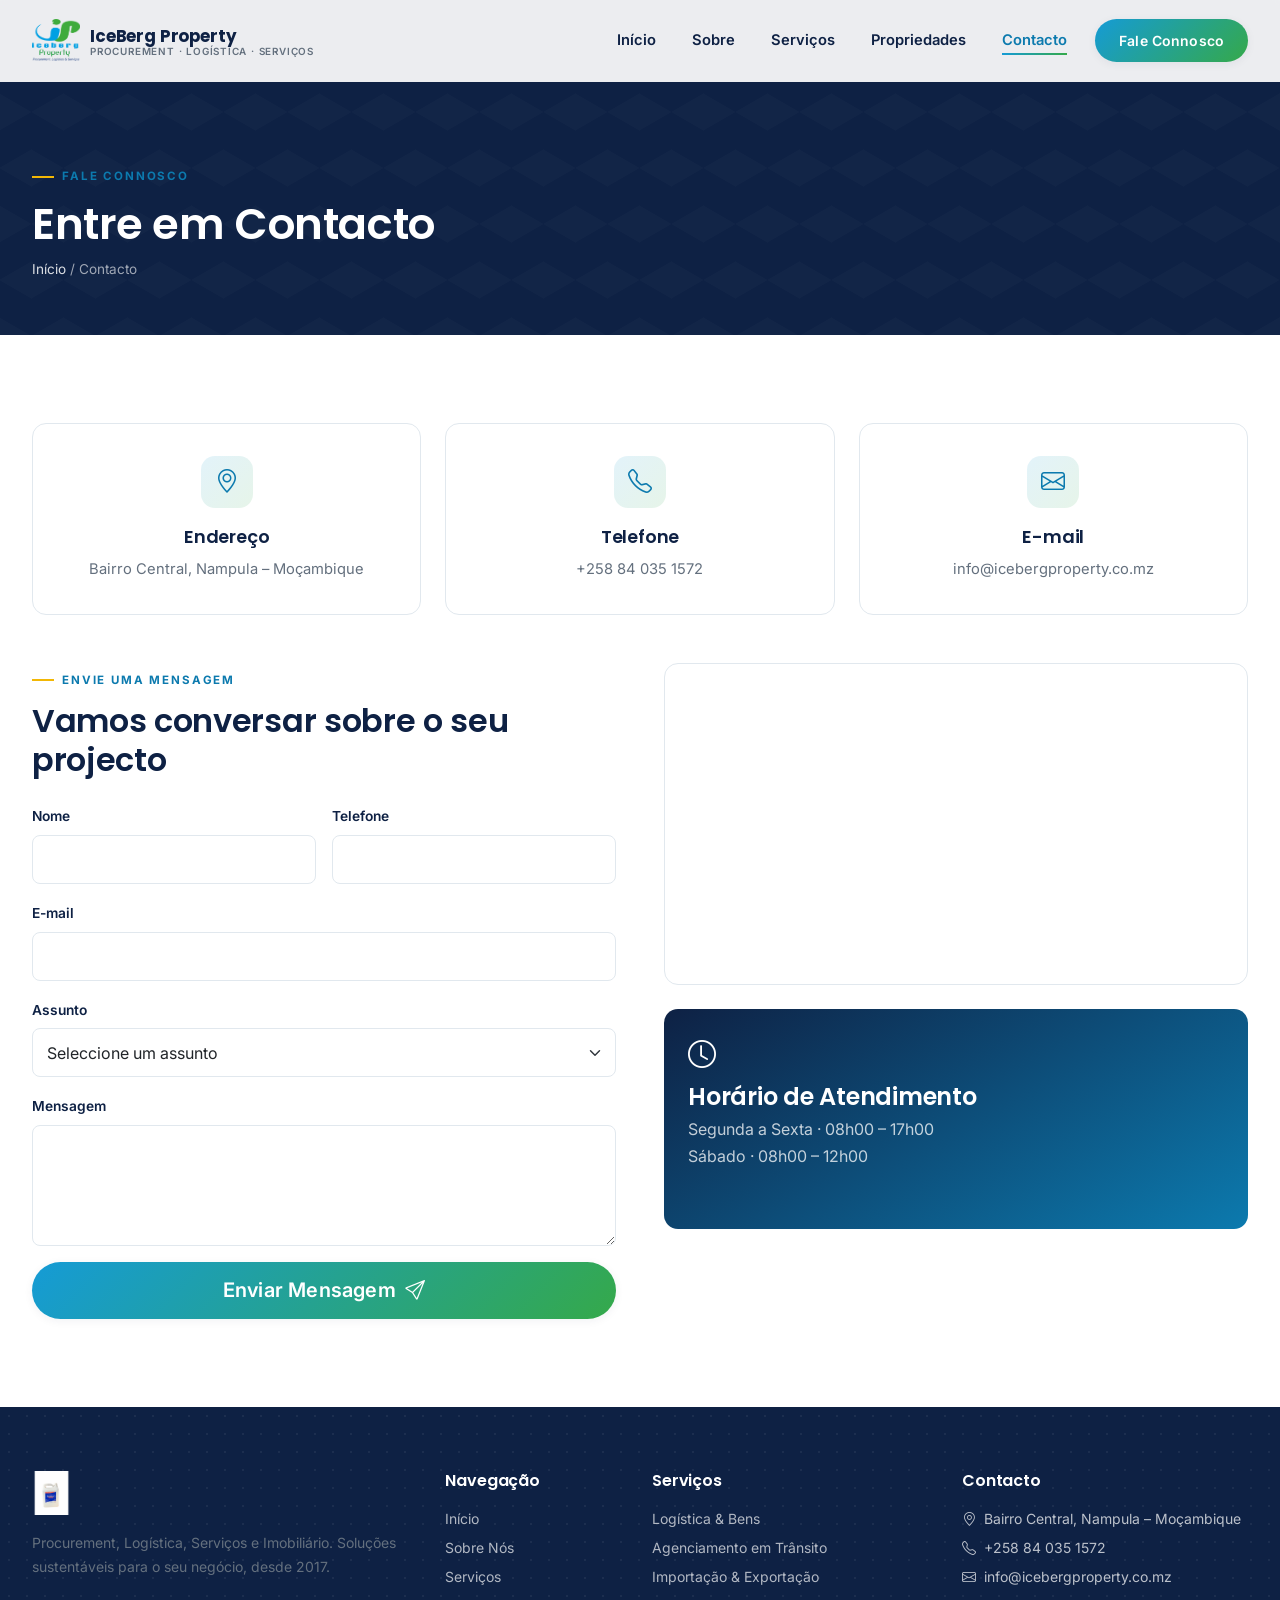
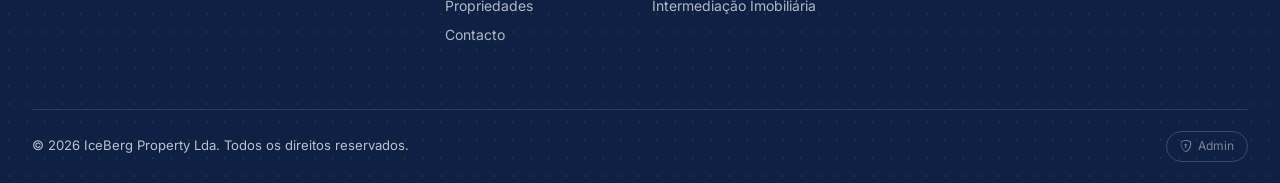
==== contacto.html @ df7895a2 "Launch IceBerg Property website" ====
<!doctype html>
<html lang="pt-mz">
<head>
<meta charset="UTF-8">
<meta name="viewport" content="width=device-width, initial-scale=1">
<title>Contacto | IceBerg Property Lda</title>
<meta name="description" content="Entre em contacto com a IceBerg Property Lda em Nampula, Moçambique. Telefone, e-mail e formulário de contacto.">
<link rel="icon" href="assets/img/logo.png">
<link href="https://cdn.jsdelivr.net/npm/bootstrap@5.3.3/dist/css/bootstrap.min.css" rel="stylesheet">
<link href="https://cdn.jsdelivr.net/npm/bootstrap-icons@1.11.3/font/bootstrap-icons.css" rel="stylesheet">
<link href="https://fonts.googleapis.com/css2?family=Poppins:wght@500;600;700&family=Inter:wght@400;500;600;700&display=swap" rel="stylesheet">
<link href="assets/css/style.css" rel="stylesheet">
</head>
<body>

<nav class="navbar navbar-expand-lg fixed-top ib-navbar">
  <div class="container container-xl">
    <a class="navbar-brand" href="index.html">
      <img src="assets/img/logo.png" alt="IceBerg Property">
      <span class="ib-brand-text d-none d-sm-block"><b>IceBerg Property</b><span>Procurement · Logística · Serviços</span></span>
    </a>
    <button class="navbar-toggler border-0" type="button" data-bs-toggle="collapse" data-bs-target="#ibNavCollapse">
      <i class="bi bi-list fs-1 text-ib-blue"></i>
    </button>
    <div class="collapse navbar-collapse justify-content-end" id="ibNavCollapse">
      <ul class="navbar-nav align-items-lg-center gap-lg-1">
        <li class="nav-item"><a class="nav-link" href="index.html">Início</a></li>
        <li class="nav-item"><a class="nav-link" href="sobre.html">Sobre</a></li>
        <li class="nav-item"><a class="nav-link" href="servicos.html">Serviços</a></li>
        <li class="nav-item"><a class="nav-link" href="propriedades.html">Propriedades</a></li>
        <li class="nav-item"><a class="nav-link" href="contacto.html">Contacto</a></li>
        <li class="nav-item ms-lg-2 mt-2 mt-lg-0"><a class="btn btn-ib-primary btn-sm" href="contacto.html">Fale Connosco</a></li>
      </ul>
    </div>
  </div>
</nav>

<header class="ib-breadcrumb-hero">
  <div class="ib-hero-hex"></div>
  <div class="container container-xl position-relative">
    <div class="eyebrow">Fale Connosco</div>
    <h1>Entre em Contacto</h1>
    <div class="crumbs"><a href="index.html">Início</a> / Contacto</div>
  </div>
</header>

<section>
  <div class="container container-xl">
    <div class="row g-4 mb-5">
      <div class="col-md-4 reveal">
        <div class="ib-card text-center">
          <div class="ib-icon mx-auto"><i class="bi bi-geo-alt fs-4"></i></div>
          <h4>Endereço</h4>
          <p>Bairro Central, Nampula – Moçambique</p>
        </div>
      </div>
      <div class="col-md-4 reveal" style="transition-delay:60ms">
        <div class="ib-card text-center">
          <div class="ib-icon mx-auto"><i class="bi bi-telephone fs-4"></i></div>
          <h4>Telefone</h4>
          <p>+258 84 035 1572</p>
        </div>
      </div>
      <div class="col-md-4 reveal" style="transition-delay:120ms">
        <div class="ib-card text-center">
          <div class="ib-icon mx-auto"><i class="bi bi-envelope fs-4"></i></div>
          <h4>E-mail</h4>
          <p>info@icebergproperty.co.mz</p>
        </div>
      </div>
    </div>

    <div class="row g-5">
      <div class="col-lg-6 reveal">
        <div class="eyebrow">Envie uma Mensagem</div>
        <h2 class="mb-4">Vamos conversar sobre o seu projecto</h2>

        <div class="alert alert-success d-none" id="ibContactSuccess">
          <i class="bi bi-check-circle-fill me-2"></i>Mensagem enviada com sucesso! A nossa equipa entrará em contacto brevemente.
        </div>

        <form id="ibContactForm" class="needs-validation" novalidate>
          <div class="row g-3">
            <div class="col-sm-6">
              <label class="form-label">Nome</label>
              <input type="text" class="form-control" required>
              <div class="invalid-feedback">Por favor indique o seu nome.</div>
            </div>
            <div class="col-sm-6">
              <label class="form-label">Telefone</label>
              <input type="tel" class="form-control" required>
              <div class="invalid-feedback">Por favor indique um contacto.</div>
            </div>
            <div class="col-12">
              <label class="form-label">E-mail</label>
              <input type="email" class="form-control" required>
              <div class="invalid-feedback">Por favor indique um e-mail válido.</div>
            </div>
            <div class="col-12">
              <label class="form-label">Assunto</label>
              <select class="form-select" required>
                <option value="" selected disabled>Seleccione um assunto</option>
                <option>Logística e Procurement</option>
                <option>Importação / Exportação</option>
                <option>Propriedades (Compra/Venda)</option>
                <option>Propriedades (Arrendamento)</option>
                <option>Outro</option>
              </select>
              <div class="invalid-feedback">Por favor seleccione um assunto.</div>
            </div>
            <div class="col-12">
              <label class="form-label">Mensagem</label>
              <textarea class="form-control" rows="4" required></textarea>
              <div class="invalid-feedback">Por favor escreva a sua mensagem.</div>
            </div>
            <div class="col-12">
              <button type="submit" class="btn btn-ib-primary btn-lg w-100">Enviar Mensagem <i class="bi bi-send ms-1"></i></button>
            </div>
          </div>
        </form>
      </div>

      <div class="col-lg-6 reveal" style="transition-delay:80ms">
        <div class="ib-map-frame mb-4">
          <iframe src="https://www.openstreetmap.org/export/embed.html?bbox=39.19%2C-15.14%2C39.31%2C-15.06&layer=mapnik&marker=-15.1165%2C39.2666" width="100%" height="320" style="border:0; display:block;" loading="lazy" title="Mapa Nampula"></iframe>
        </div>
        <div class="ib-diagonal" style="clip-path:none; border-radius: var(--radius); min-height:220px; background:linear-gradient(150deg, var(--ib-navy), var(--ib-blue-dark));">
          <div class="d-flex flex-column justify-content-center h-100 p-4 text-white">
            <i class="bi bi-clock fs-3 mb-2"></i>
            <h4 class="text-white mb-1">Horário de Atendimento</h4>
            <p class="text-white mb-0" style="opacity:.75;">Segunda a Sexta · 08h00 – 17h00<br>Sábado · 08h00 – 12h00</p>
          </div>
        </div>
      </div>
    </div>
  </div>
</section>

<footer class="ib-footer">
  <div class="container container-xl footer-inner">
    <div class="row g-4">
      <div class="col-lg-4">
        <img src="assets/img/logo-alt.png" class="flogo" alt="IceBerg Property">
        <p class="small">Procurement, Logística, Serviços e Imobiliário. Soluções sustentáveis para o seu negócio, desde 2017.</p>
      </div>
      <div class="col-lg-2 col-6">
        <h5>Navegação</h5>
        <ul class="list-unstyled small d-flex flex-column gap-2">
          <li><a href="index.html">Início</a></li>
          <li><a href="sobre.html">Sobre Nós</a></li>
          <li><a href="servicos.html">Serviços</a></li>
          <li><a href="propriedades.html">Propriedades</a></li>
          <li><a href="contacto.html">Contacto</a></li>
        </ul>
      </div>
      <div class="col-lg-3 col-6">
        <h5>Serviços</h5>
        <ul class="list-unstyled small d-flex flex-column gap-2">
          <li><a href="servicos.html">Logística &amp; Bens</a></li>
          <li><a href="servicos.html">Agenciamento em Trânsito</a></li>
          <li><a href="servicos.html">Importação &amp; Exportação</a></li>
          <li><a href="propriedades.html">Intermediação Imobiliária</a></li>
        </ul>
      </div>
      <div class="col-lg-3">
        <h5>Contacto</h5>
        <ul class="list-unstyled small d-flex flex-column gap-2">
          <li><i class="bi bi-geo-alt me-2"></i>Bairro Central, Nampula – Moçambique</li>
          <li><i class="bi bi-telephone me-2"></i>+258 84 035 1572</li>
          <li><i class="bi bi-envelope me-2"></i>info@icebergproperty.co.mz</li>
        </ul>
      </div>
    </div>
    <div class="fbottom d-flex flex-column flex-md-row justify-content-between align-items-center gap-3">
      <div>&copy; <span class="ib-year"></span> IceBerg Property Lda. Todos os direitos reservados.</div>
      <a href="admin.html" class="ib-admin-link"><i class="bi bi-shield-lock"></i> Admin</a>
    </div>
  </div>
</footer>

<button class="ib-totop" aria-label="Voltar ao topo"><i class="bi bi-arrow-up"></i></button>

<script src="https://cdn.jsdelivr.net/npm/bootstrap@5.3.3/dist/js/bootstrap.bundle.min.js"></script>
<script src="assets/js/data.js"></script>
<script src="assets/js/main.js"></script>
</body>
</html>
---- assets/css/style.css ----
/* ==========================================================================
   IceBerg Property Lda — Design System
   Signature idea: the surface / the depth.
   A thin horizon line separates what clients see (clean, icy, calm) from
   the operational depth underneath (navy, dense, always working) —
   procurement, logistics, warehousing, real estate — the part of the
   iceberg nobody sees but that holds everything up.
   ========================================================================== */

:root{
  /* Brand core, pulled from the IceBerg mark */
  --ib-blue:        #159BD6;
  --ib-blue-dark:   #0C7AAE;
  --ib-green:       #35A94A;
  --ib-green-dark:  #257A36;
  --ib-navy:        #0E2144;
  --ib-navy-2:      #16305E;
  --ib-gold:        #F2B705;

  /* Neutrals */
  --ib-ice:         #EFF7FB;
  --ib-mist:        #64707E;
  --ib-line:        #E1E8EE;
  --ib-ink:         #12202E;
  --ib-white:       #FFFFFF;

  /* Type */
  --f-display: 'Poppins', 'Segoe UI', sans-serif;
  --f-body: 'Inter', 'Segoe UI', sans-serif;

  /* Rhythm */
  --radius: 14px;
  --radius-sm: 8px;
  --shadow-sm: 0 2px 10px rgba(14,33,68,.06);
  --shadow-md: 0 12px 32px rgba(14,33,68,.10);
  --shadow-lg: 0 24px 60px rgba(14,33,68,.16);
}

*{ box-sizing: border-box; }

html{ scroll-behavior: smooth; }

body{
  font-family: var(--f-body);
  color: var(--ib-ink);
  background: var(--ib-white);
  -webkit-font-smoothing: antialiased;
}

h1,h2,h3,h4,h5,.font-display{
  font-family: var(--f-display);
  font-weight: 600;
  letter-spacing: -0.01em;
  color: var(--ib-navy);
}

p{ color: var(--ib-mist); line-height: 1.7; }

a{ text-decoration: none; }

::selection{ background: var(--ib-gold); color: var(--ib-navy); }

.container-xl{ max-width: 1240px; }

/* ---------- eyebrow / kicker ---------- */
.eyebrow{
  display: inline-flex;
  align-items: center;
  gap: .5rem;
  font-family: var(--f-body);
  font-weight: 700;
  font-size: .72rem;
  letter-spacing: .16em;
  text-transform: uppercase;
  color: var(--ib-blue-dark);
  margin-bottom: .85rem;
}
.eyebrow::before{
  content:"";
  width: 22px; height: 2px;
  background: var(--ib-gold);
  display: inline-block;
}

/* ---------- buttons ---------- */
.btn{ font-family: var(--f-body); font-weight: 600; border-radius: 999px; padding: .68rem 1.5rem; letter-spacing: .01em; }
.btn-lg{ padding: .85rem 2rem; }
.btn-ib-primary{
  background: linear-gradient(135deg, var(--ib-blue), var(--ib-green));
  border: none; color: #fff;
  box-shadow: var(--shadow-sm);
  transition: transform .18s ease, box-shadow .18s ease;
}
.btn-ib-primary:hover{ color:#fff; transform: translateY(-2px); box-shadow: var(--shadow-md); }
.btn-ib-outline{
  background: transparent;
  border: 1.5px solid var(--ib-navy);
  color: var(--ib-navy);
  transition: all .18s ease;
}
.btn-ib-outline:hover{ background: var(--ib-navy); color:#fff; transform: translateY(-2px); }
.btn-ib-outline-light{
  background: transparent;
  border: 1.5px solid rgba(255,255,255,.55);
  color: #fff;
}
.btn-ib-outline-light:hover{ background: rgba(255,255,255,.12); color:#fff; border-color:#fff; }
.btn-ib-gold{
  background: var(--ib-gold); border:none; color: var(--ib-navy);
  transition: transform .18s ease;
}
.btn-ib-gold:hover{ transform: translateY(-2px); color: var(--ib-navy); }

/* ---------- navbar ---------- */
.ib-navbar{
  padding: .9rem 0;
  background: rgba(255,255,255,.92);
  backdrop-filter: blur(10px);
  border-bottom: 1px solid transparent;
  transition: all .25s ease;
}
.ib-navbar.is-scrolled{
  padding: .55rem 0;
  border-bottom: 1px solid var(--ib-line);
  box-shadow: var(--shadow-sm);
}
.ib-navbar .navbar-brand{ display:flex; align-items:center; gap:.6rem; }
.ib-navbar .navbar-brand img{ height: 42px; width:auto; transition: height .25s ease; }
.ib-navbar.is-scrolled .navbar-brand img{ height: 36px; }
.ib-brand-text{ line-height: 1.05; }
.ib-brand-text b{ font-family: var(--f-display); color: var(--ib-navy); font-size: 1.05rem; letter-spacing: -0.01em; }
.ib-brand-text span{ display:block; font-size:.62rem; letter-spacing:.08em; text-transform:uppercase; color: var(--ib-mist); font-weight:600; }

.ib-navbar .nav-link{
  font-weight: 600;
  font-size: .92rem;
  color: var(--ib-navy) !important;
  padding: .5rem 1rem !important;
  position: relative;
}
.ib-navbar .nav-link::after{
  content:"";
  position:absolute; left: 1rem; right:1rem; bottom: .25rem; height:2px;
  background: linear-gradient(90deg, var(--ib-blue), var(--ib-green));
  transform: scaleX(0); transform-origin: left; transition: transform .2s ease;
}
.ib-navbar .nav-link:hover::after,
.ib-navbar .nav-link.active::after{ transform: scaleX(1); }
.ib-navbar .nav-link.active{ color: var(--ib-blue-dark) !important; }

/* ---------- hero: surface / depth ---------- */
.ib-hero{
  position: relative;
  background: var(--ib-navy);
  overflow: hidden;
  color: #fff;
  padding-top: 150px;
}
.ib-hero-surface{
  position:absolute; inset:0; height: 100%;
  background:
    linear-gradient(90deg, rgba(14,33,68,.96) 0%, rgba(14,33,68,.82) 48%, rgba(14,33,68,.48) 100%),
    url('../img/web/global-shipping-logistics-sunset-with-airplane-trucks.jpg') center/cover no-repeat;
}
.ib-hero-hex{
  position:absolute; inset:0;
  background-image:
    linear-gradient(30deg, rgba(255,255,255,.05) 12%, transparent 12.5%, transparent 87%, rgba(255,255,255,.05) 87.5%, rgba(255,255,255,.05)),
    linear-gradient(150deg, rgba(255,255,255,.05) 12%, transparent 12.5%, transparent 87%, rgba(255,255,255,.05) 87.5%, rgba(255,255,255,.05)),
    linear-gradient(30deg, rgba(255,255,255,.05) 12%, transparent 12.5%, transparent 87%, rgba(255,255,255,.05) 87.5%, rgba(255,255,255,.05)),
    linear-gradient(150deg, rgba(255,255,255,.05) 12%, transparent 12.5%, transparent 87%, rgba(255,255,255,.05) 87.5%, rgba(255,255,255,.05));
  background-size: 64px 112px;
  background-position: 0 0, 0 0, 32px 56px, 32px 56px;
  opacity:.5;
}
.ib-hero-line{
  position:absolute; left:0; right:0; top: 62%; height:1px;
  background: linear-gradient(90deg, transparent, rgba(255,255,255,.5), transparent);
}
.ib-hero-line::after{
  content:"waterline";
  position:absolute; right: 2rem; top: -.65rem;
  font-family: var(--f-body); font-size:.62rem; letter-spacing:.18em; text-transform:uppercase;
  color: rgba(255,255,255,.45);
}
.ib-hero-content{ position:relative; z-index:2; padding-bottom: 7rem; }
.ib-hero h1{
  color:#fff; font-size: clamp(2.2rem, 4.4vw, 3.6rem); line-height:1.08; margin-bottom:1.2rem;
}
.ib-hero h1 em{ font-style:normal; color: var(--ib-gold); }
.ib-hero p.lead{ color: rgba(255,255,255,.78); max-width: 560px; font-size:1.08rem; }
.ib-hero .eyebrow{ color: #A9E3F9; }
.ib-hero .eyebrow::before{ background: var(--ib-gold); }

.ib-hero-stats{
  position:relative; z-index:2;
  background: rgba(255,255,255,.06);
  border: 1px solid rgba(255,255,255,.14);
  border-radius: var(--radius);
  backdrop-filter: blur(6px);
}
.ib-hero-stats .stat{ padding: 1.4rem 1rem; text-align:center; border-right: 1px solid rgba(255,255,255,.12); }
.ib-hero-stats .stat:last-child{ border-right:none; }
.ib-hero-stats .stat b{ display:block; font-family: var(--f-display); font-size: 1.8rem; color:#fff; }
.ib-hero-stats .stat span{ font-size:.72rem; letter-spacing:.06em; text-transform:uppercase; color: rgba(255,255,255,.6); }

/* generic dark section (depth) */
.ib-depth{ background: var(--ib-navy); color: #fff; position:relative; overflow:hidden; }
.ib-depth h2, .ib-depth h3{ color:#fff; }
.ib-depth p{ color: rgba(255,255,255,.7); }

/* ---------- section basics ---------- */
section{ padding: 5.5rem 0; }
.section-sm{ padding: 3.5rem 0; }
.bg-ice{ background: var(--ib-ice); }

.divider-dot{
  width:8px; height:8px; border-radius:50%;
  background: var(--ib-gold); display:inline-block; margin: 0 .5rem;
}

/* ---------- diagonal media block (from brand deck) ---------- */
.ib-diagonal{
  position: relative;
  clip-path: polygon(0 0, 100% 0, 78% 100%, 0% 100%);
  overflow: hidden;
  min-height: 420px;
  background-size: cover;
  background-position: center;
}
@media (max-width: 991px){
  .ib-diagonal{ clip-path: none; border-radius: var(--radius); min-height: 280px; }
}

/* ---------- cards ---------- */
.ib-card{
  background:#fff;
  border: 1px solid var(--ib-line);
  border-radius: var(--radius);
  padding: 2rem 1.7rem;
  height:100%;
  transition: transform .22s ease, box-shadow .22s ease, border-color .22s ease;
}
.ib-card:hover{ transform: translateY(-6px); box-shadow: var(--shadow-md); border-color: transparent; }
.ib-card .ib-num{
  font-family: var(--f-display); font-weight:700; font-size:.8rem;
  color: var(--ib-blue-dark); letter-spacing:.05em;
}
.ib-card .ib-icon{
  width: 52px; height:52px; border-radius: 14px;
  display:flex; align-items:center; justify-content:center;
  background: linear-gradient(135deg, rgba(21,155,214,.12), rgba(53,169,74,.12));
  color: var(--ib-blue-dark); margin-bottom: 1.1rem;
}
.ib-card h3, .ib-card h4{ font-size: 1.12rem; margin-bottom:.6rem; }
.ib-card p{ font-size:.92rem; margin-bottom:0; }
.ib-service-card{ padding:0; overflow:hidden; }
.ib-service-card .ib-service-img{ width:100%; height:150px; object-fit:cover; display:block; }
.ib-service-card .ib-service-content{ padding:1.55rem 1.7rem 1.8rem; }

.ib-value-pill{
  display:inline-flex; align-items:center; gap:.5rem;
  background: #fff; border:1px solid var(--ib-line);
  border-radius: 999px; padding: .5rem 1rem; font-size:.86rem; font-weight:600;
  color: var(--ib-navy); margin: .25rem;
}
.ib-value-pill i{ color: var(--ib-green); }

/* ---------- product / property cards ---------- */
.ib-prod-card{
  background:#fff; border:1px solid var(--ib-line); border-radius: var(--radius);
  overflow:hidden; height:100%; transition: box-shadow .2s ease, transform .2s ease;
}
.ib-prod-card:hover{ box-shadow: var(--shadow-md); transform: translateY(-4px); }
.ib-prod-thumb{
  aspect-ratio: 4/3.1; background: var(--ib-ice); display:flex; align-items:center; justify-content:center; overflow:hidden;
}
.ib-prod-thumb img{ width:100%; height:100%; object-fit: contain; padding: 14px; mix-blend-mode: multiply; }
.ib-prod-tag{
  position:absolute; margin:.7rem; padding:.25rem .65rem; font-size:.68rem; font-weight:700;
  letter-spacing:.04em; text-transform:uppercase; border-radius:999px; background: var(--ib-navy); color:#fff;
}
.ib-prod-body{ padding: 1.1rem 1.15rem 1.3rem; }
.ib-prod-body .cat{ font-size:.68rem; text-transform:uppercase; letter-spacing:.08em; font-weight:700; color: var(--ib-blue-dark); }
.ib-prod-body h4{ font-size: 1rem; margin: .3rem 0 .4rem; }
.ib-prod-body p{ font-size:.85rem; margin-bottom:0; }

.ib-prop-card{
  background:#fff; border:1px solid var(--ib-line); border-radius: var(--radius); overflow:hidden; height:100%;
  transition: box-shadow .2s ease, transform .2s ease;
}
.ib-prop-card:hover{ box-shadow: var(--shadow-lg); transform: translateY(-5px); }
.ib-prop-media{ position:relative; aspect-ratio: 16/11; overflow:hidden; }
.ib-prop-media svg{ width:100%; height:100%; }
.ib-prop-img{ width:100%; height:100%; object-fit:cover; display:block; transition:transform .45s ease; }
.ib-prop-card:hover .ib-prop-img{ transform:scale(1.045); }
.ib-prop-modal-media{ min-height:300px; width:100%; height:100%; object-fit:cover; display:block; }
.ib-prop-status{
  position:absolute; top:.85rem; left:.85rem; z-index:2;
  padding:.3rem .7rem; border-radius:999px; font-size:.68rem; font-weight:700; letter-spacing:.04em; text-transform:uppercase;
  color:#fff;
}
.status-venda{ background: var(--ib-green-dark); }
.status-arrendamento{ background: var(--ib-blue-dark); }
.ib-prop-price{
  position:absolute; bottom:.85rem; left:.85rem; z-index:2;
  background: rgba(14,33,68,.85); backdrop-filter: blur(4px); color:#fff;
  padding:.35rem .8rem; border-radius: var(--radius-sm); font-family: var(--f-display); font-weight:600; font-size:.95rem;
}
.ib-prop-body{ padding: 1.2rem 1.3rem 1.4rem; }
.ib-prop-body .loc{ font-size:.78rem; color: var(--ib-mist); display:flex; align-items:center; gap:.35rem; margin-bottom:.4rem; }
.ib-prop-body h4{ font-size: 1.08rem; margin-bottom:.6rem; }
.ib-prop-feats{ display:flex; gap:1rem; padding-top:.8rem; margin-top:.8rem; border-top:1px dashed var(--ib-line); font-size:.8rem; color: var(--ib-mist); }
.ib-prop-feats span{ display:flex; align-items:center; gap:.35rem; }

/* ---------- filter bar (propriedades) ---------- */
.ib-filterbar{
  background:#fff; border:1px solid var(--ib-line); border-radius: var(--radius);
  padding: 1.1rem 1.2rem; box-shadow: var(--shadow-sm);
}
.ib-filterbar .form-select, .ib-filterbar .form-control{
  border-radius: var(--radius-sm); border-color: var(--ib-line); font-size:.9rem;
}
.ib-filterbar .form-select:focus, .ib-filterbar .form-control:focus{
  border-color: var(--ib-blue); box-shadow: 0 0 0 .2rem rgba(21,155,214,.14);
}

/* ---------- timeline / process (values) ---------- */
.ib-values-list{ list-style:none; padding:0; margin:0; }
.ib-values-list li{
  position:relative; padding: .55rem 0 .55rem 1.6rem; font-weight:600; color: var(--ib-navy); font-size:.95rem;
  border-left: 2px solid var(--ib-line); margin-left: 6px;
}
.ib-values-list li::before{
  content:""; position:absolute; left:-6px; top: 1.1rem; width:10px; height:10px; border-radius:50%;
  background: var(--ib-gold); border: 2px solid #fff; box-shadow: 0 0 0 1px var(--ib-line);
}
.ib-depth .ib-values-list li{
  color: rgba(255,255,255,.9);
  border-left-color: rgba(255,255,255,.55);
}

/* ---------- footer ---------- */
.ib-footer{ background: var(--ib-navy); color: rgba(255,255,255,.72); padding-top: 4rem; position:relative; overflow:hidden; }
.ib-footer::before{
  content:""; position:absolute; inset:0; opacity:.06;
  background-image: radial-gradient(circle, #fff 1px, transparent 1.4px);
  background-size: 18px 18px;
}
.ib-footer .footer-inner{ position:relative; z-index:1; }
.ib-footer h5{ color:#fff; font-size:1rem; margin-bottom:1.1rem; }
.ib-footer a{ color: rgba(255,255,255,.68); }
.ib-footer a:hover{ color: var(--ib-gold); }
.ib-footer .flogo{ height:44px; margin-bottom:1rem; }
.ib-footer .fbottom{ border-top:1px solid rgba(255,255,255,.12); padding: 1.3rem 0; margin-top: 3rem; font-size:.82rem; }
.ib-admin-link{
  display:inline-flex; align-items:center; gap:.4rem; font-size:.75rem; color: rgba(255,255,255,.45) !important;
  border:1px solid rgba(255,255,255,.18); padding:.35rem .8rem; border-radius:999px; transition: all .2s ease;
}
.ib-admin-link:hover{ color: var(--ib-gold) !important; border-color: var(--ib-gold); }

/* ---------- misc ---------- */
.ib-badge-soft{
  background: rgba(53,169,74,.1); color: var(--ib-green-dark); border-radius:999px;
  font-size:.72rem; font-weight:700; padding:.3rem .7rem; letter-spacing:.03em; text-transform:uppercase;
}
.ib-partner-logo{ filter: grayscale(1); opacity:.65; transition: all .2s ease; max-height:44px; width:auto; }
.ib-partner-logo:hover{ filter:none; opacity:1; }

.ib-quote{
  border-left: 3px solid var(--ib-gold); padding-left: 1.4rem; font-family: var(--f-display);
  font-size: 1.3rem; color: var(--ib-navy); font-weight:500; line-height:1.5;
}

.reveal{ opacity:0; transform: translateY(24px); transition: opacity .6s ease, transform .6s ease; }
.reveal.in{ opacity:1; transform:none; }

.form-control, .form-select{ border-radius: var(--radius-sm); border-color: var(--ib-line); padding:.72rem .9rem; }
.form-control:focus, .form-select:focus{ border-color: var(--ib-blue); box-shadow: 0 0 0 .2rem rgba(21,155,214,.14); }
.form-label{ font-weight:600; font-size:.86rem; color: var(--ib-navy); }

.ib-map-frame{ border-radius: var(--radius); overflow:hidden; border:1px solid var(--ib-line); }

.ib-breadcrumb-hero{
  background: var(--ib-navy); position:relative; overflow:hidden; padding: 160px 0 3.5rem;
}
.ib-breadcrumb-hero.has-photo{
  background-image:linear-gradient(90deg, rgba(14,33,68,.96), rgba(14,33,68,.68)), var(--hero-image);
  background-size:cover; background-position:center;
}
.ib-breadcrumb-hero .ib-hero-hex{ opacity:.35; }
.ib-breadcrumb-hero h1{ color:#fff; font-size: clamp(1.9rem, 3.4vw, 2.7rem); }
.ib-breadcrumb-hero .crumbs{ color: rgba(255,255,255,.6); font-size:.85rem; }
.ib-breadcrumb-hero .crumbs a{ color: rgba(255,255,255,.85); }
.ib-breadcrumb-hero .crumbs a:hover{ color: var(--ib-gold); }

/* ---------- back to top ---------- */
.ib-totop{
  position: fixed; right: 1.4rem; bottom: 1.4rem; z-index: 60;
  width: 44px; height:44px; border-radius:50%;
  background: var(--ib-navy); color:#fff; display:flex; align-items:center; justify-content:center;
  box-shadow: var(--shadow-md); opacity:0; pointer-events:none; transform: translateY(10px);
  transition: all .25s ease;
}
.ib-totop.show{ opacity:1; pointer-events:auto; transform:none; }

/* ---------- utility ---------- */
.text-ib-blue{ color: var(--ib-blue-dark); }
.text-ib-green{ color: var(--ib-green-dark); }
.text-ib-gold{ color: var(--ib-gold); }
.bg-ib-navy{ background: var(--ib-navy); }
.rounded-ib{ border-radius: var(--radius); }

@media (max-width: 767px){
  section{ padding: 3.5rem 0; }
  .ib-hero{ padding-top: 120px; }
  .ib-hero-stats .stat{ border-right:none; border-bottom: 1px solid rgba(255,255,255,.12); }
  .ib-hero-stats .stat:last-child{ border-bottom:none; }
}
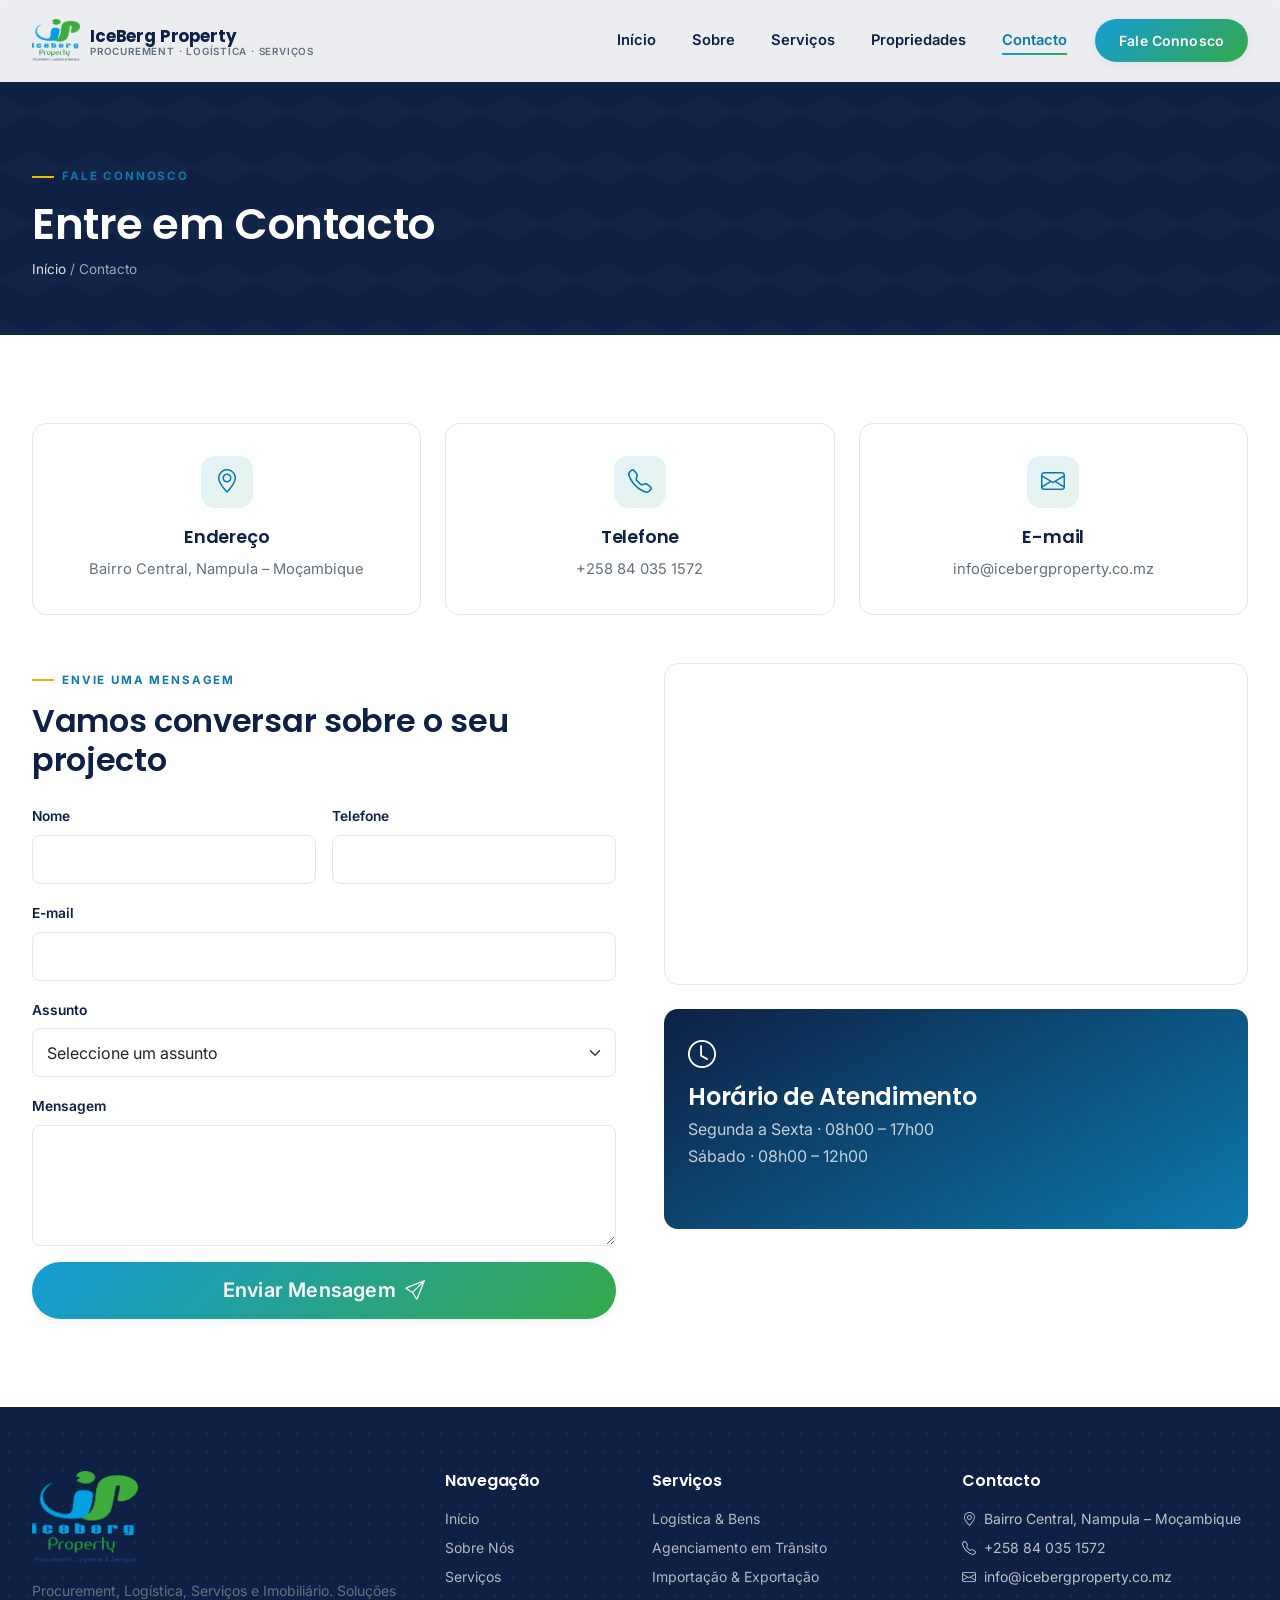
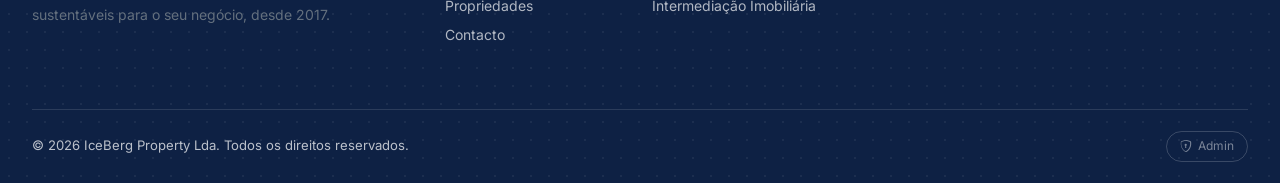
==== commit 72b91523: "Use transparent IceBerg logo in footer" ====
--- a/contacto.html
+++ b/contacto.html
@@ -140,7 +140,7 @@
   <div class="container container-xl footer-inner">
     <div class="row g-4">
       <div class="col-lg-4">
-        <img src="assets/img/logo-alt.png" class="flogo" alt="IceBerg Property">
+        <img src="assets/img/logo.png" class="flogo" alt="IceBerg Property">
         <p class="small">Procurement, Logística, Serviços e Imobiliário. Soluções sustentáveis para o seu negócio, desde 2017.</p>
       </div>
       <div class="col-lg-2 col-6">
--- a/assets/css/style.css
+++ b/assets/css/style.css
@@ -351,7 +351,14 @@
 .ib-footer h5{ color:#fff; font-size:1rem; margin-bottom:1.1rem; }
 .ib-footer a{ color: rgba(255,255,255,.68); }
 .ib-footer a:hover{ color: var(--ib-gold); }
-.ib-footer .flogo{ height:44px; margin-bottom:1rem; }
+.ib-footer .flogo{
+  width:auto;
+  height:92px;
+  max-width:230px;
+  object-fit:contain;
+  object-position:left center;
+  margin-bottom:1rem;
+}
 .ib-footer .fbottom{ border-top:1px solid rgba(255,255,255,.12); padding: 1.3rem 0; margin-top: 3rem; font-size:.82rem; }
 .ib-admin-link{
   display:inline-flex; align-items:center; gap:.4rem; font-size:.75rem; color: rgba(255,255,255,.45) !important;
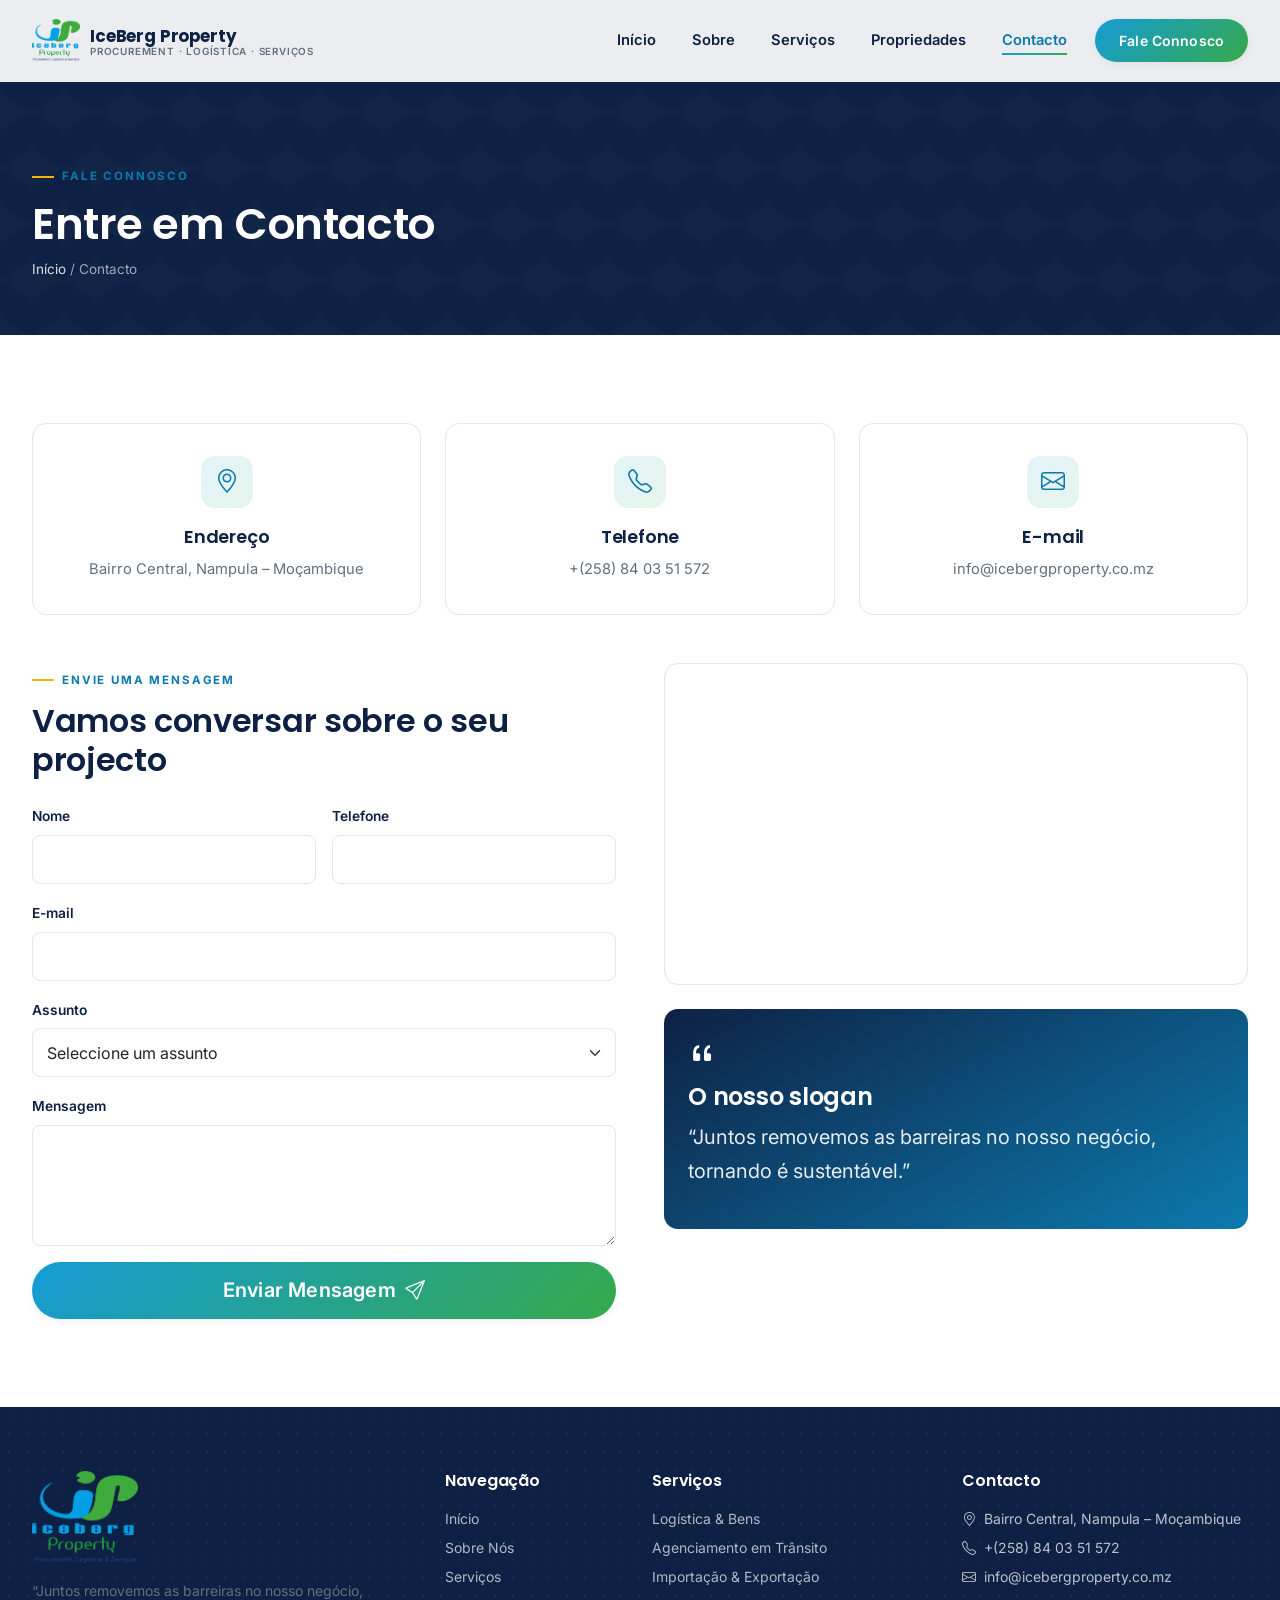
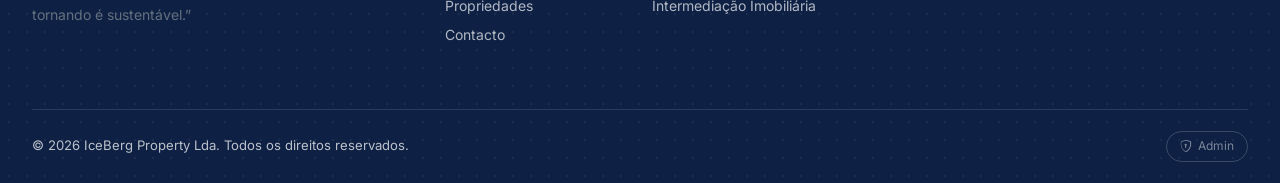
==== commit a96a9d6d: "Align website content with company profile" ====
--- a/contacto.html
+++ b/contacto.html
@@ -58,7 +58,7 @@
         <div class="ib-card text-center">
           <div class="ib-icon mx-auto"><i class="bi bi-telephone fs-4"></i></div>
           <h4>Telefone</h4>
-          <p>+258 84 035 1572</p>
+          <p>+(258) 84 03 51 572</p>
         </div>
       </div>
       <div class="col-md-4 reveal" style="transition-delay:120ms">
@@ -100,10 +100,12 @@
               <label class="form-label">Assunto</label>
               <select class="form-select" required>
                 <option value="" selected disabled>Seleccione um assunto</option>
-                <option>Logística e Procurement</option>
-                <option>Importação / Exportação</option>
-                <option>Propriedades (Compra/Venda)</option>
-                <option>Propriedades (Arrendamento)</option>
+                <option>Logística e Serviços de Bens e Serviços</option>
+                <option>Agenciamento de Bens e Serviços em Trânsito</option>
+                <option>Importação e Exportação de Mercadorias Diversas</option>
+                <option>Intermediação Imobiliária</option>
+                <option>Serviços de Designer Gráfico</option>
+                <option>Consultoria e Prestação de Serviços</option>
                 <option>Outro</option>
               </select>
               <div class="invalid-feedback">Por favor seleccione um assunto.</div>
@@ -126,9 +128,9 @@
         </div>
         <div class="ib-diagonal" style="clip-path:none; border-radius: var(--radius); min-height:220px; background:linear-gradient(150deg, var(--ib-navy), var(--ib-blue-dark));">
           <div class="d-flex flex-column justify-content-center h-100 p-4 text-white">
-            <i class="bi bi-clock fs-3 mb-2"></i>
-            <h4 class="text-white mb-1">Horário de Atendimento</h4>
-            <p class="text-white mb-0" style="opacity:.75;">Segunda a Sexta · 08h00 – 17h00<br>Sábado · 08h00 – 12h00</p>
+            <i class="bi bi-quote fs-3 mb-2"></i>
+            <h4 class="text-white mb-2">O nosso slogan</h4>
+            <p class="text-white mb-0 fs-5" style="opacity:.9;">“Juntos removemos as barreiras no nosso negócio, tornando é sustentável.”</p>
           </div>
         </div>
       </div>
@@ -141,7 +143,7 @@
     <div class="row g-4">
       <div class="col-lg-4">
         <img src="assets/img/logo.png" class="flogo" alt="IceBerg Property">
-        <p class="small">Procurement, Logística, Serviços e Imobiliário. Soluções sustentáveis para o seu negócio, desde 2017.</p>
+        <p class="small">“Juntos removemos as barreiras no nosso negócio, tornando é sustentável.”</p>
       </div>
       <div class="col-lg-2 col-6">
         <h5>Navegação</h5>
@@ -166,7 +168,7 @@
         <h5>Contacto</h5>
         <ul class="list-unstyled small d-flex flex-column gap-2">
           <li><i class="bi bi-geo-alt me-2"></i>Bairro Central, Nampula – Moçambique</li>
-          <li><i class="bi bi-telephone me-2"></i>+258 84 035 1572</li>
+          <li><i class="bi bi-telephone me-2"></i>+(258) 84 03 51 572</li>
           <li><i class="bi bi-envelope me-2"></i>info@icebergproperty.co.mz</li>
         </ul>
       </div>
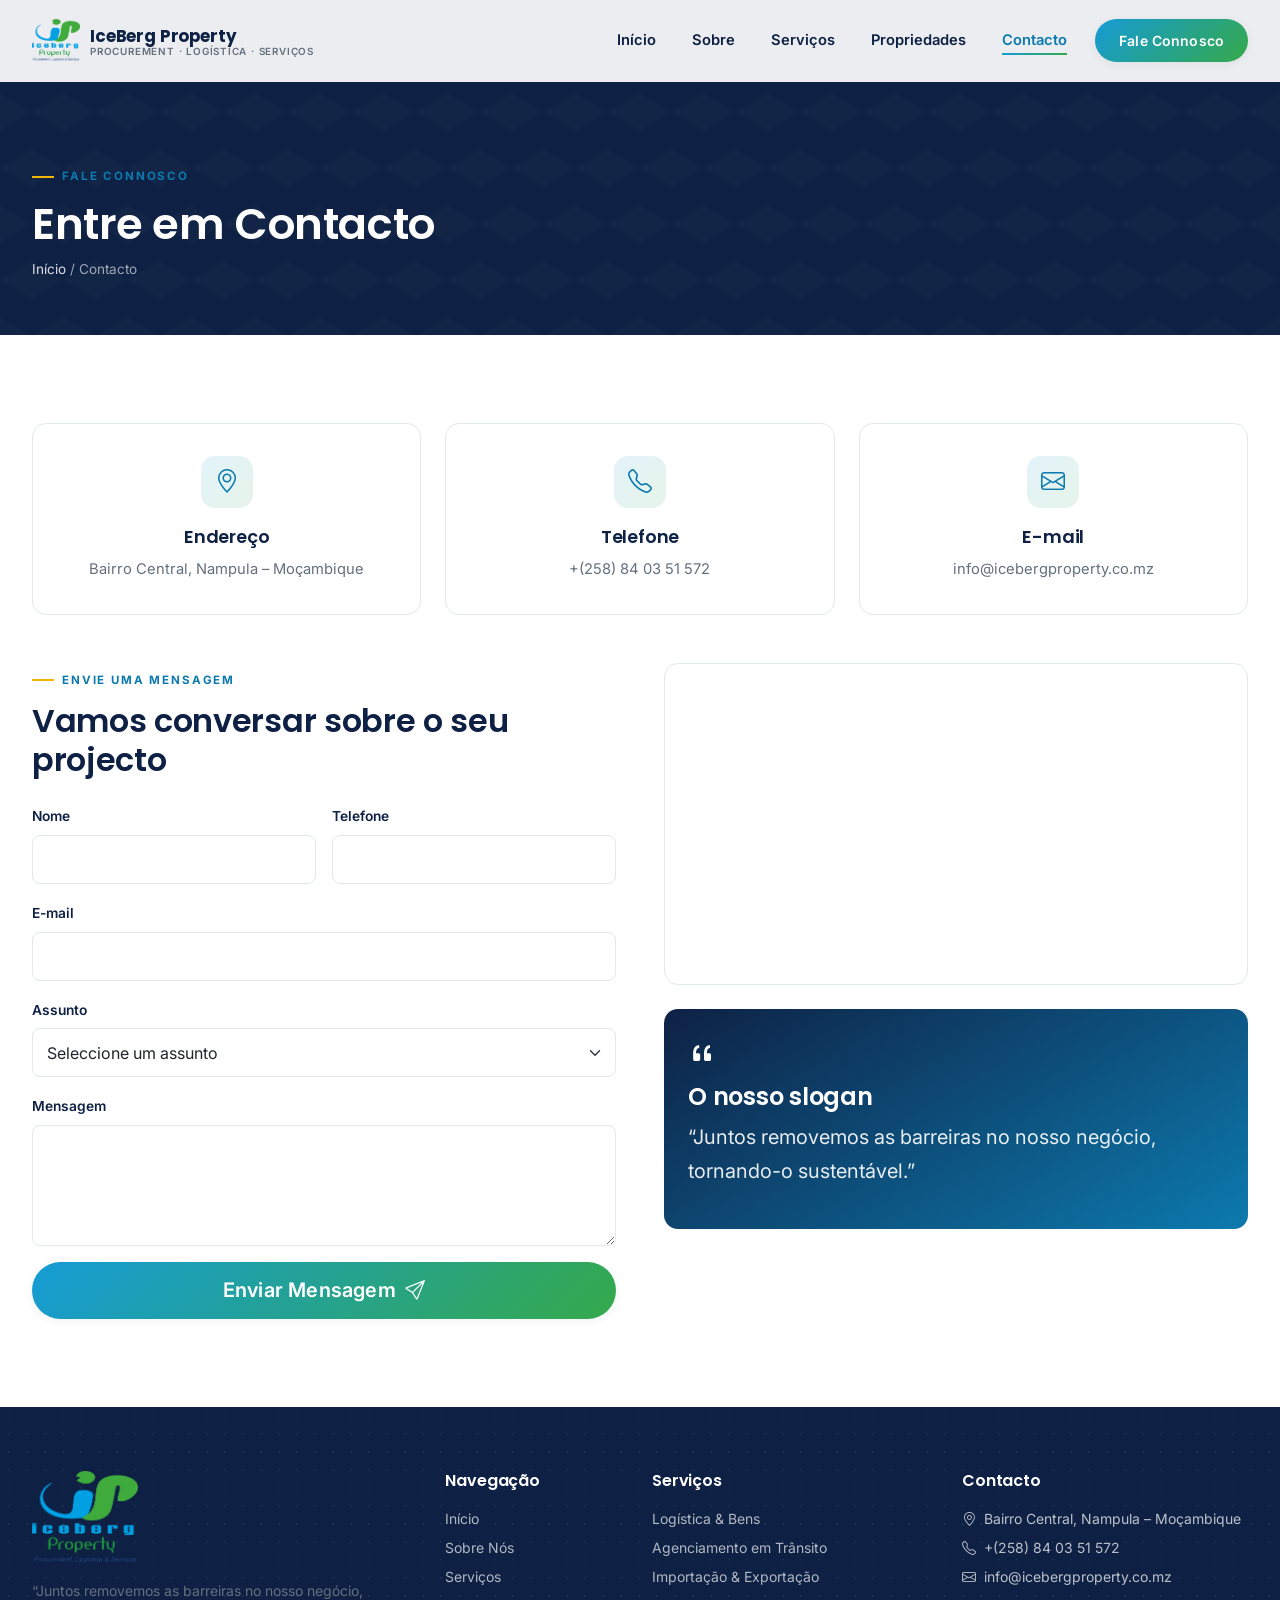
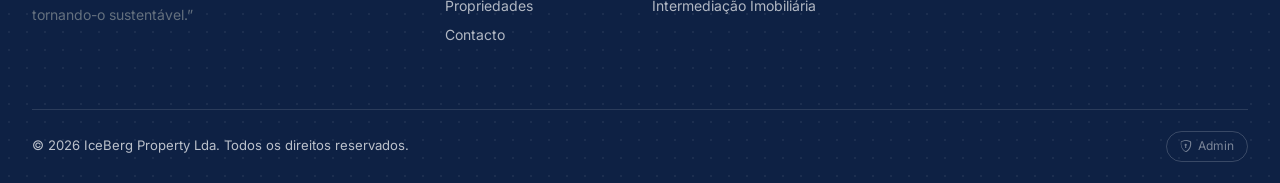
==== commit f3df87ed: "Correct company slogan wording" ====
--- a/contacto.html
+++ b/contacto.html
@@ -130,7 +130,7 @@
           <div class="d-flex flex-column justify-content-center h-100 p-4 text-white">
             <i class="bi bi-quote fs-3 mb-2"></i>
             <h4 class="text-white mb-2">O nosso slogan</h4>
-            <p class="text-white mb-0 fs-5" style="opacity:.9;">“Juntos removemos as barreiras no nosso negócio, tornando é sustentável.”</p>
+            <p class="text-white mb-0 fs-5" style="opacity:.9;">“Juntos removemos as barreiras no nosso negócio, tornando-o sustentável.”</p>
           </div>
         </div>
       </div>
@@ -143,7 +143,7 @@
     <div class="row g-4">
       <div class="col-lg-4">
         <img src="assets/img/logo.png" class="flogo" alt="IceBerg Property">
-        <p class="small">“Juntos removemos as barreiras no nosso negócio, tornando é sustentável.”</p>
+        <p class="small">“Juntos removemos as barreiras no nosso negócio, tornando-o sustentável.”</p>
       </div>
       <div class="col-lg-2 col-6">
         <h5>Navegação</h5>
